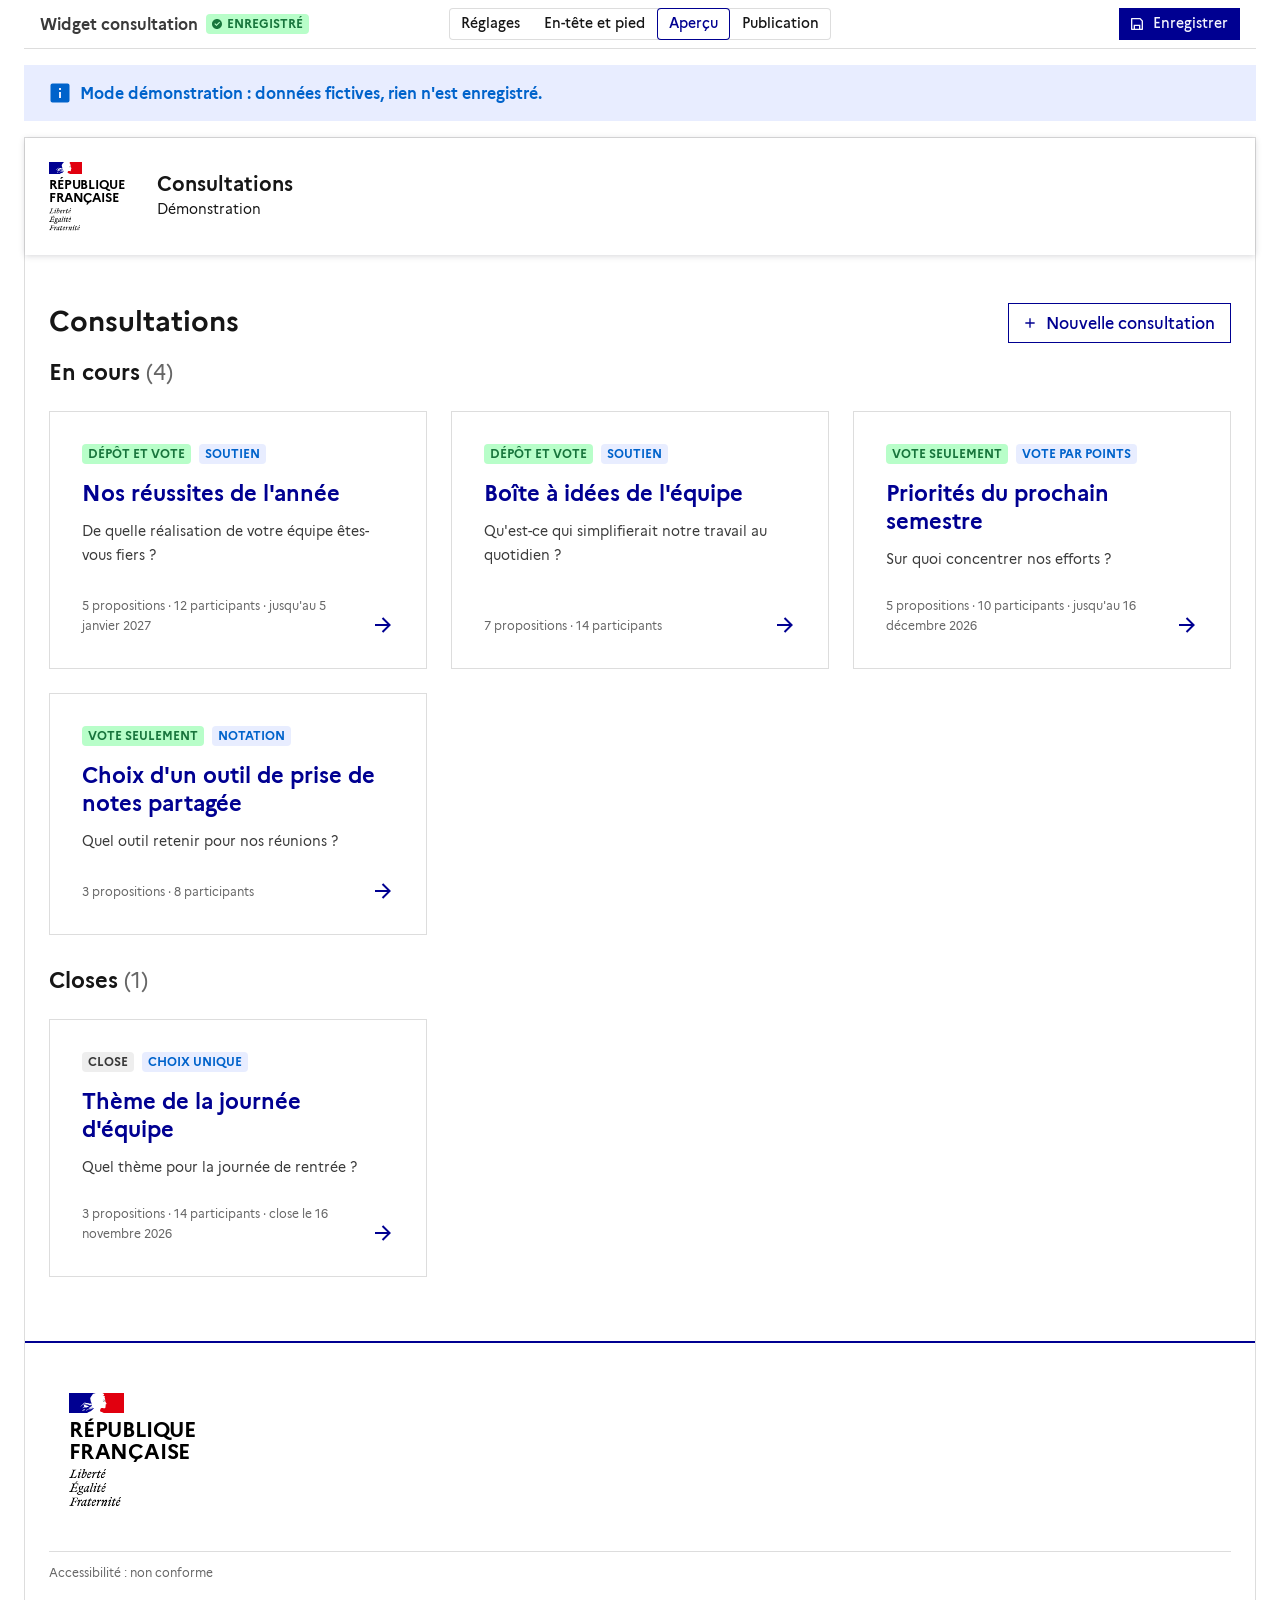
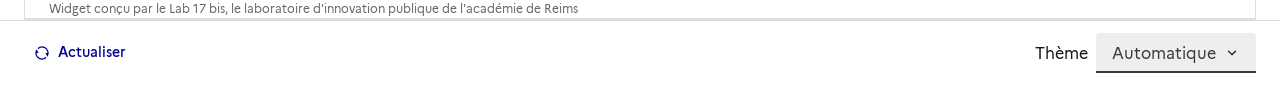
==== v1/index.html @ cfd48fe7 "Barre : nom et statut sur une ligne Co-Authored-By: Claude Opus 5.5 <noreply@anthropic.com> Claude-S" ====
<!DOCTYPE html>
<html lang="fr" data-fr-theme="light">
<head>
  <meta charset="utf-8">
  <meta http-equiv="Content-Security-Policy" content="default-src 'self'; script-src 'self' 'unsafe-eval' https://docs.getgrist.com; style-src 'self' 'unsafe-inline' https://cdn.jsdelivr.net; img-src 'self' data: blob: https:; font-src 'self' data: https://cdn.jsdelivr.net; connect-src 'self' https: http://localhost:* http://127.0.0.1:*; frame-src 'self' https:; worker-src 'self' blob:; object-src 'none'; base-uri 'none'; form-action 'self'">
  <meta name="viewport" content="width=device-width, initial-scale=1">
  <title>Consultations</title>
  <link rel="stylesheet" href="vendor/dsfr/dsfr.min.css">
  <link rel="stylesheet" href="vendor/dsfr/utility/icons/icons.min.css">
  <link rel="stylesheet" href="commun/page.css?v=2">
  <link rel="stylesheet" href="commun/barre.css?v=3">
  <link rel="stylesheet" href="commun/configuration.css?v=8">
  <link rel="stylesheet" href="commun/grist-public.css?v=1">
  <link rel="stylesheet" href="css/app.css?v=2">
  <script src="https://docs.getgrist.com/grist-plugin-api.js"></script>
</head>
<body>
  <a class="fr-link gd-evitement" href="#gd-app">Aller au contenu</a>
  <div id="entete"></div>

  <div id="gd-demo" class="fr-notice fr-notice--info gd-ecran" hidden>
    <div class="gd-marge">
      <div class="fr-notice__body">
        <p class="fr-notice__title">Mode démonstration : données fictives, rien n'est enregistré.</p>
      </div>
    </div>
  </div>

  <div id="gd-coque" class="gd-marge"></div>
  <main id="gd-app" class="gd-marge" tabindex="-1">
    <p>Chargement…</p>
  </main>

  <div id="pied"></div>
  <div class="gd-pied gd-marge gd-ecran">
    <div class="gd-pied__liens">
      <a class="fr-link fr-text--sm" href="#/reglages" data-ecriture>Réglages</a>
      <button type="button" class="fr-btn fr-btn--sm fr-btn--tertiary-no-outline fr-icon-refresh-line fr-btn--icon-left" id="gd-actualiser">Actualiser</button>
    </div>
    <div class="gd-pied__theme">
      <label class="fr-label" for="gd-theme">Thème</label>
      <select class="fr-select fr-select--sm" id="gd-theme">
        <option value="auto">Automatique</option>
        <option value="light">Clair</option>
        <option value="dark">Sombre</option>
      </select>
    </div>
  </div>

  <script src="commun/page-dsfr.js?v=3"></script>
  <script src="commun/page-editeur.js?v=1"></script>
  <script src="commun/barre.js?v=3"></script>
  <script src="commun/configuration.js?v=12"></script>
  <script src="commun/donnees.js?v=1"></script>
  <script src="commun/grist-public.js?v=1"></script>
  <script src="js/app.js?v=7"></script>
</body>
</html>
---- v1/commun/page.css ----
/* En-tête, pied de page et formulaire de réglage communs (questionnaire, catalogue, suivi-projet). */

.pd-entete .fr-header__operator img.pd-logo {
  display: block;
}

.pd-entete .pd-accueil {
  background-image: none;
}

.pd-pied-marques {
  display: flex;
  flex-wrap: wrap;
  align-items: center;
  gap: 1.5rem 2rem;
}

.pd-pied-marques .fr-logo {
  margin: 0;
}

.pd-pied {
  margin-top: 3rem;
}

/* Mention de l'auteur des widgets */
.pd-credit {
  flex-basis: 100%;
  margin: .5rem 0 0;
  font-size: .75rem;
  line-height: 1.25rem;
  color: var(--text-mention-grey);
}
.pd-pied--credit {
  margin-top: 1rem;
  padding: .5rem 1.5rem;
}
.pd-pied--credit .pd-credit { margin: 0; }
.pd-credit--seul { margin: 0; padding: .5rem 1.5rem; }
@media print { .pd-credit { color: #000; } }

/* Formulaire de réglage */
.pe-section {
  margin-top: 2rem;
  padding-top: 1rem;
  border-top: 1px solid var(--border-default-grey);
}

.pe-ligne {
  padding: 1rem;
  margin-bottom: 1rem;
  background: var(--background-alt-grey);
}

.pe-apercu {
  display: block;
  max-height: 5rem;
  max-width: 100%;
  width: auto;
  background: #fff;
  border: 1px solid var(--border-default-grey);
  padding: 0.25rem;
}

.pe-couleur {
  display: flex;
  align-items: center;
  gap: 1rem;
  margin-top: 0.5rem;
}

.pe-couleur input[type="color"] {
  width: 3rem;
  height: 2.5rem;
  border: 1px solid var(--border-default-grey);
  padding: 0;
}

.pe-vide {
  color: var(--text-mention-grey);
  margin: 0;
}

.pd-pied-sans-marque .fr-footer__content { flex-basis: 100%; max-width: 100%; margin-left: 0; }
---- v1/commun/barre.css ----
/* Barre commune de l'éditeur des widgets (BarreLab). Fichier partagé : même copie dans chaque dépôt. */
.cl-barre { position: sticky; top: 0; z-index: 750; display: flex; flex-wrap: wrap; gap: .5rem 1rem; align-items: center; padding: .5rem 1rem; margin-bottom: 1rem; background: var(--background-default-grey); border-bottom: 1px solid var(--border-default-grey); }
.cl-titre { display: flex; gap: .5rem; align-items: center; flex: 1 1 0; min-width: 12rem; }
.cl-nom { margin: 0; font-weight: 700; white-space: nowrap; }
.cl-titre .fr-badge { margin: 0; white-space: nowrap; }
/* Le nom et le statut tiennent sur une ligne : la barre ne change pas de hauteur quand le statut change. */
.cl-titre { min-width: max-content; }
.cl-onglets { flex: 0 1 auto; display: flex; justify-content: center; }
.cl-barre .fr-segmented { margin: 0; }
.cl-actions { flex: 1 1 0; display: flex; gap: .5rem; justify-content: flex-end; align-items: center; min-width: 10rem; }
.cl-actions .fr-btn { margin: 0; white-space: nowrap; }
.cl-sous { flex: 1 0 100%; display: flex; justify-content: center; padding-top: .25rem; border-top: 1px solid var(--border-default-grey); }
.cl-sous[hidden] { display: none; }

/* Éditeur : l'en-tête et le pied de page du widget ne s'affichent que dans l'onglet Aperçu. */
.cl-mode-editeur #entete, .cl-mode-editeur #pied { display: none; }

/* Page d'usage : pas de barre ; un lien discret en bas de page rouvre l'éditeur. */
.cl-mode-page .cl-barre, .cl-mode-page .cl-config, .cl-mode-page .cl-avis-apercu { display: none !important; }
.cl-editer { display: none; margin: 1rem auto; max-width: 78rem; padding: 0 1rem; text-align: right; }
.cl-mode-page .cl-editer { display: block; }
@media print { .cl-barre, .cl-editer { display: none !important; } }

/* Accès aux réglages : la barre suffit, les anciens liens et boutons « Réglages » ou « Configurer » de l'outil sont masqués. */
a[href="#/reglages"], a[href="#reglages"], li:has(> a[href="#/reglages"]), #gc-reglages, #gg-reglages { display: none !important; }
.cl-mode-page .ed-message .fr-alert--info, .cl-mode-page .ed-message .fr-alert--success { display: none; }

/* Widget sans accès au document : seul le message reste visible. */
.lab-sans-acces > *:not(.lab-acces) { display: none !important; }
.lab-acces { margin: 1rem; }
---- v1/commun/configuration.css ----
/* Page de configuration commune (ConfigLab). La barre elle-même est dans barre.css (BarreLab). */
.cl-message:empty { display: none; }
.cl-message { margin-bottom: 1rem; }
.cl-config > .fr-notice { margin: 0 0 1rem; }
.cl-panneau { max-width: 48rem; padding: 1.5rem; background: var(--background-default-grey); border: 1px solid var(--border-default-grey); }
.cl-section[hidden] { display: none; }
.cl-section[data-cl-section="vue"] { display: none; }
.cl-code { font-family: ui-monospace, SFMono-Regular, Menlo, Consolas, monospace; font-size: .8125rem; }
.cl-apercu { border: 1px solid var(--border-default-grey); background: var(--background-default-grey); }
.cl-apercu .pd-pied { margin-top: 0; }
.cl-apercu__contenu { min-height: 8rem; }
.cl-mode { margin-bottom: 2rem; padding-bottom: 1.5rem; border-bottom: 1px solid var(--border-default-grey); }

/* Bouton d'accès à la configuration, placé en haut de l'outil (ajout 2026-11-24) */
.cl-acces { text-align: right; margin: .5rem 0; }
@media print { .cl-acces { display: none !important; } }
---- v1/commun/grist-public.css ----
/* Mode public : lecture seule, aucune commande d'écriture ni de réglage. */
.gp-public .gp-ecriture,
.gp-public [data-ecriture],
.gp-public .cl-barre,
.gp-public .cl-actions {
  display: none !important;
}
/* Page intégrée dans un autre site : ni en-tête ni pied propres. */
.gp-integre #entete,
.gp-integre #pied,
.gp-integre .gp-hors-integre {
  display: none !important;
}
---- v1/css/app.css ----
/* Mise en page propre à grist-consultation. Les composants viennent du DSFR. */

body { background: var(--background-default-grey); color: var(--text-default-grey); min-height: 100vh; display: flex; flex-direction: column; }
.gd-marge { padding-left: 1.5rem; padding-right: 1.5rem; }
#gd-app { flex: 1; padding-top: 1rem; padding-bottom: 2rem; }
#gd-app:focus { outline: none; }
.gd-evitement { position: absolute; left: -999px; }
.gd-evitement:focus { left: 1rem; top: .5rem; z-index: 10; background: var(--background-default-grey); }

.gd-ariane { margin: 0 0 1rem; }
.gd-titre-ligne { display: flex; flex-wrap: wrap; justify-content: space-between; align-items: flex-start; gap: 1rem; margin-bottom: 1rem; }
.gd-titre-ligne h1 { margin-bottom: .25rem; }
.gd-question { margin-bottom: .5rem; }
.gd-meta { color: var(--text-mention-grey); font-size: .875rem; margin-bottom: .5rem; }
.gd-compte { color: var(--text-mention-grey); font-weight: 400; }
.gd-requis { color: var(--text-mention-grey); font-weight: 400; font-size: .75rem; }
.gd-alerte { margin-bottom: 1rem; }
.gd-description { max-width: 52rem; margin-bottom: 1.5rem; }
.gd-onglets { margin-bottom: 1.5rem; border-bottom: 1px solid var(--border-default-grey); }
.gd-bandeau { margin-bottom: 1.5rem; }
.gd-bandeau .fr-callout__text { font-size: 1rem; }
.gd-reste { margin: .5rem 0 0; }

.gd-cartes { display: grid; grid-template-columns: repeat(auto-fill, minmax(18rem, 1fr)); gap: 1.5rem; }
.gd-cartes .fr-card { height: 100%; }

.gd-filtres { display: grid; grid-template-columns: repeat(auto-fit, minmax(12rem, 16rem)); gap: 1rem; align-items: end; margin-bottom: 1rem; }
.gd-filtres .fr-input-group, .gd-filtres .fr-select-group { margin: 0; }
.gd-case { margin: 0 0 .5rem; }

/* Mur de propositions */
.gd-mur { display: grid; grid-template-columns: repeat(auto-fill, minmax(17rem, 1fr)); gap: 1.5rem; }
.gd-prop { display: flex; flex-direction: column; border: 1px solid var(--border-default-grey); background: var(--background-default-grey); }
.gd-prop__image { aspect-ratio: 16 / 9; overflow: hidden; background: var(--background-alt-grey); }
.gd-prop__image img { width: 100%; height: 100%; object-fit: cover; }
.gd-prop__corps { padding: 1rem 1rem 0; flex: 1; }
.gd-prop__badges { margin-bottom: .5rem; }
.gd-prop__titre { margin-bottom: .25rem; }
.gd-prop__titre a { background-image: none; }
.gd-prop__titre a:hover { text-decoration: underline; }
.gd-prop__extrait { margin-bottom: .75rem; }
.gd-prop__pied { display: flex; flex-wrap: wrap; justify-content: space-between; align-items: center; gap: .5rem; padding: .75rem 1rem; border-top: 1px solid var(--border-default-grey); min-height: 3.5rem; }
.gd-score { font-weight: 700; color: var(--text-title-blue-france); }
.gd-points { display: flex; align-items: center; gap: .5rem; }
.gd-points .fr-btn { margin: 0; }
.gd-points__n { min-width: 4.5rem; text-align: center; font-weight: 700; }

/* Fiche */
.gd-fiche { display: grid; grid-template-columns: minmax(0, 2fr) minmax(16rem, 1fr); gap: 2rem; }
@media (max-width: 62em) { .gd-fiche { grid-template-columns: 1fr; } }
.gd-fiche__image { margin: 1rem 0 1.5rem; max-width: 48rem; }
.gd-fiche__image img { width: 100%; height: auto; max-height: 22rem; object-fit: cover; }
.gd-fiche__cote { background: var(--background-alt-grey); padding: 1rem 1.25rem; align-self: start; }
.gd-texte { max-width: 48rem; margin-bottom: 1.5rem; }
.gd-infos { margin: 0 0 1.5rem; }
.gd-infos dt { font-weight: 700; font-size: .875rem; padding: 0; }
.gd-infos dd { margin: 0 0 .5rem; padding: 0; }
.gd-criteres { font-size: .875rem; }
.gd-notation { display: flex; flex-direction: column; gap: 1rem; }
.gd-segment { margin: 0; }
.gd-suite { margin-top: 1.5rem; }

/* Formulaires */
.gd-form { max-width: 60rem; }
.gd-grille { display: grid; grid-template-columns: repeat(auto-fit, minmax(14rem, 1fr)); gap: 0 1.5rem; }
.gd-grille .gd-large { grid-column: 1 / -1; }
.gd-ajout { display: flex; flex-wrap: wrap; gap: .5rem 1rem; align-items: flex-end; }
.gd-ajout .fr-input-group { flex: 1 1 10rem; margin: 0; }
.gd-poids { max-width: 6rem; }

/* Résultats */
.gd-chiffres { display: flex; flex-wrap: wrap; gap: 1rem; list-style: none; padding: 0; margin: 0 0 1.5rem; }
.gd-chiffres li { border: 1px solid var(--border-default-grey); padding: .5rem 1rem; }
.gd-chiffres__n { font-size: 1.5rem; font-weight: 700; color: var(--text-title-blue-france); margin-right: .25rem; }
.gd-classement { list-style: none; margin: 0 0 1.5rem; padding: 0; max-width: 52rem; --ol-content: none; }
.gd-classement > li::before, .gd-classement > li::marker { content: none !important; }
.gd-classement__ligne { display: flex; gap: 1rem; padding: .75rem 0; border-bottom: 1px solid var(--border-default-grey); }
.gd-classement__rang { font-size: 1.25rem; font-weight: 700; min-width: 2rem; color: var(--text-title-blue-france); }
.gd-classement__corps { flex: 1; }
.gd-classement__titre { margin-bottom: .25rem; font-weight: 700; }
.gd-barre { height: .5rem; background: var(--background-contrast-grey); margin-bottom: .25rem; }
.gd-barre span { display: block; height: 100%; background: var(--background-action-high-blue-france); }
.gd-suite-ligne { border-top: 1px solid var(--border-default-grey); padding: 1rem 0; }
.gd-suite-ligne__titre { margin-bottom: .5rem; }
.gd-suite-ligne__champs { display: grid; grid-template-columns: minmax(12rem, 16rem) minmax(0, 1fr) auto; gap: 1rem; align-items: end; }
.gd-suite-ligne__champs .fr-input-group, .gd-suite-ligne__champs .fr-select-group { margin: 0; }
@media (max-width: 48em) { .gd-suite-ligne__champs { grid-template-columns: 1fr; } }

.gd-pied { display: flex; flex-wrap: wrap; justify-content: space-between; align-items: center; gap: 1rem; padding-top: .75rem; padding-bottom: .75rem; border-top: 1px solid var(--border-default-grey); font-size: .875rem; }
.gd-pied__liens { display: flex; align-items: center; gap: 1rem; }
.gd-pied__theme { display: flex; align-items: center; gap: .5rem; }
.gd-pied__theme .fr-label, .gd-pied__theme .fr-select { margin: 0; width: auto; }

@media print {
  .gd-ecran, .gd-onglets, .gd-ariane, #entete, #pied, .gd-pied { display: none !important; }
  #gd-app { padding: 0; }
}
.gd-boutons { display: flex; flex-wrap: wrap; gap: .75rem; margin-bottom: 1rem; }

/* Coque à onglets (ajout 2026-11-24) */
#gd-coque #gd-app { padding-left: 0; padding-right: 0; }

/* Champs supplémentaires des propositions (réglages) */
.gd-champ-perso { border: 1px solid var(--border-default-grey, #ddd); border-radius: .25rem; padding: .75rem 1rem; margin-bottom: .75rem; }
.gd-code { font-family: monospace; font-size: 1.125rem; letter-spacing: 0.1em; }
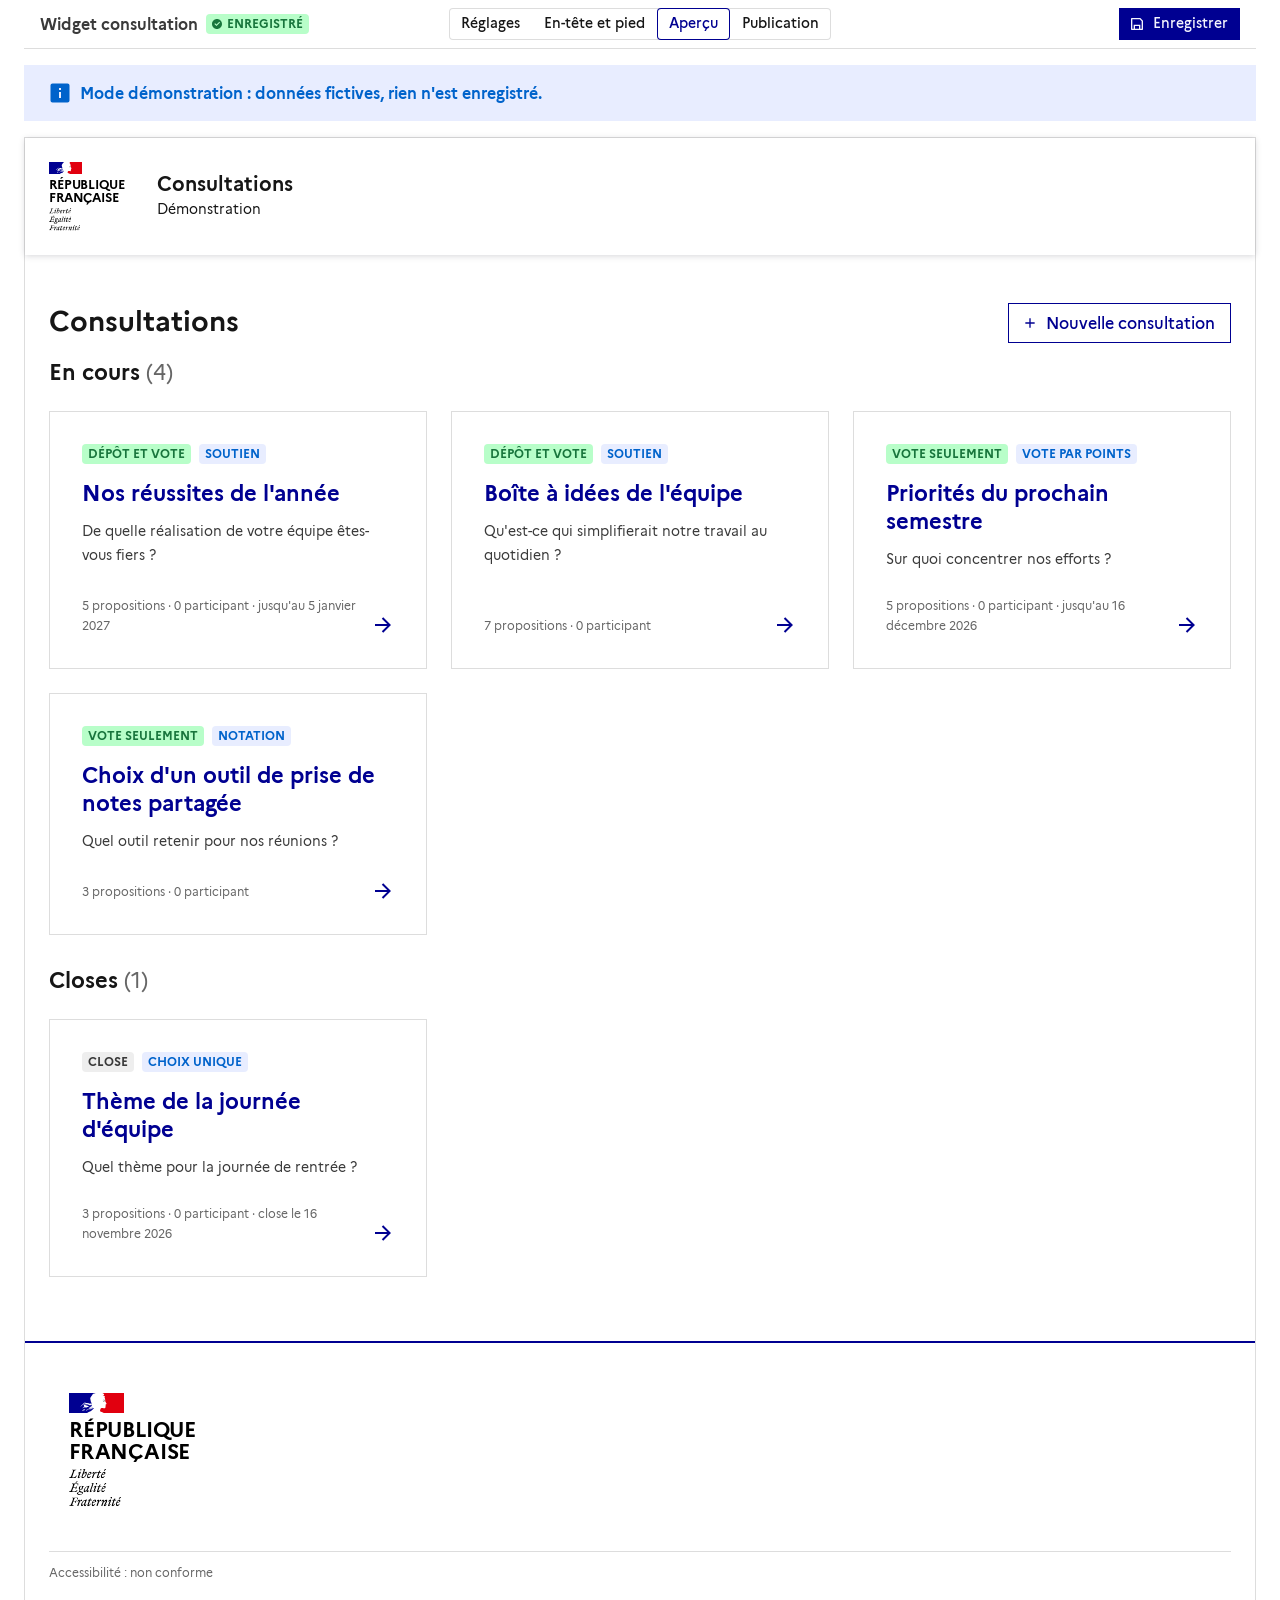
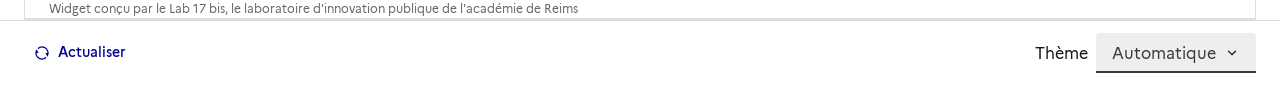
==== commit fdd5884d: "Vote public dans une table séparée (Votes_publics), votes Grist reconnus par numéro, règles de confi" ====
--- a/v1/index.html
+++ b/v1/index.html
@@ -50,9 +50,9 @@
   <script src="commun/page-dsfr.js?v=3"></script>
   <script src="commun/page-editeur.js?v=1"></script>
   <script src="commun/barre.js?v=3"></script>
-  <script src="commun/configuration.js?v=12"></script>
+  <script src="commun/configuration.js?v=13"></script>
   <script src="commun/donnees.js?v=1"></script>
   <script src="commun/grist-public.js?v=1"></script>
-  <script src="js/app.js?v=7"></script>
+  <script src="js/app.js?v=9"></script>
 </body>
 </html>
